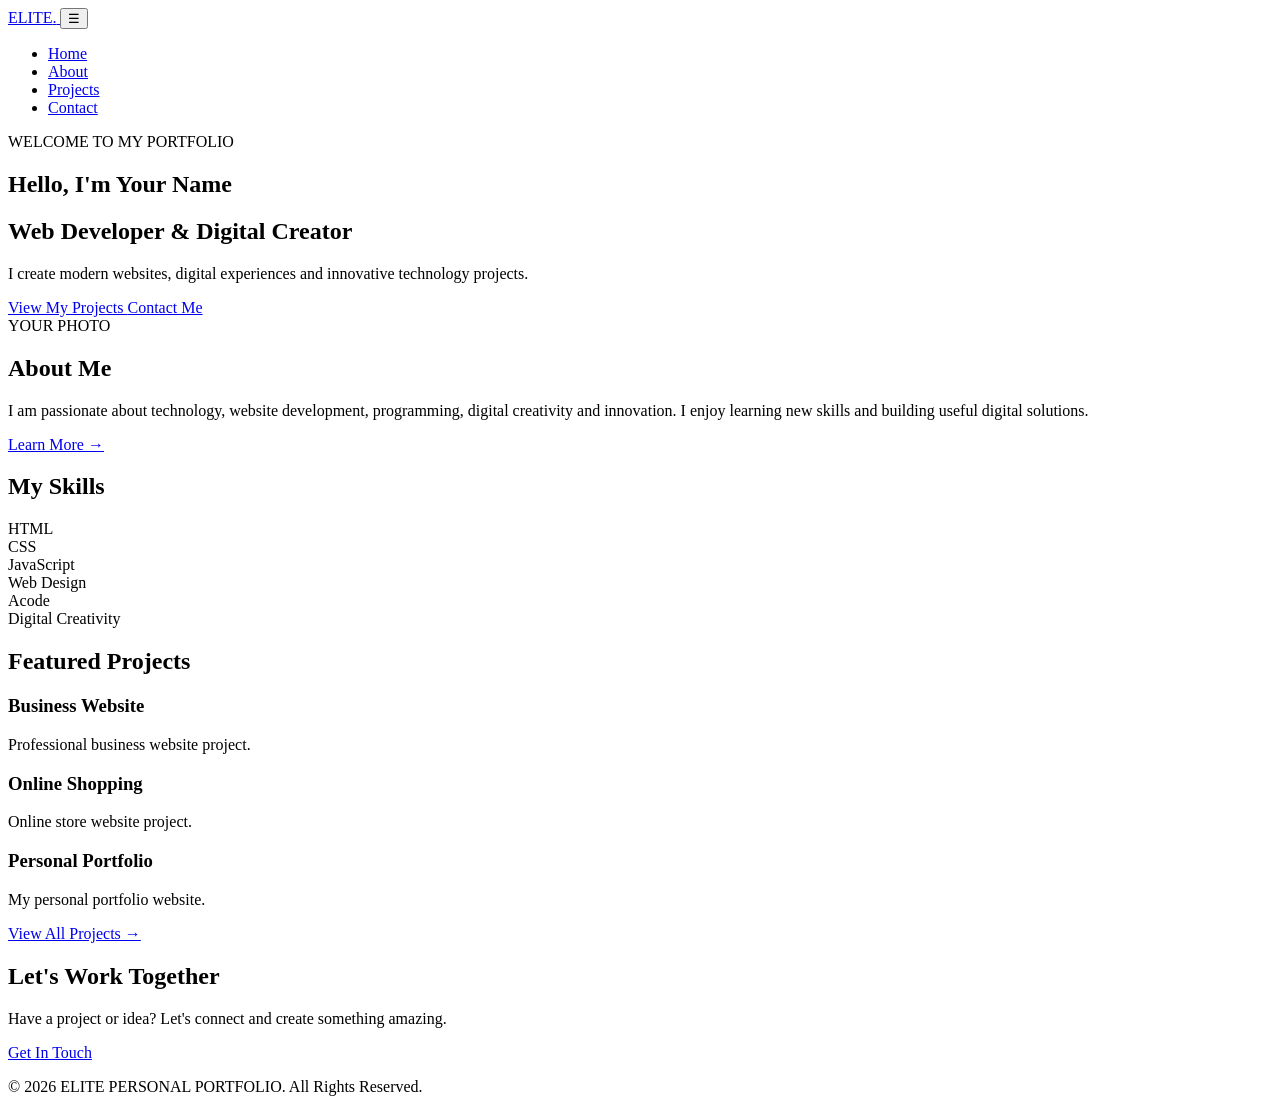
==== index.html @ cc05c86e "Add files via upload" ====
<!DOCTYPE html>
<html lang="en">

<head>
    <meta charset="UTF-8">
    <meta name="viewport" content="width=device-width, initial-scale=1.0">

    <meta name="description"
        content="Welcome to my professional personal portfolio website.">

    <title>My Portfolio | ELITE</title>

    <link rel="stylesheet" href="css/style.css">
</head>

<body>

    <!-- NAVIGATION -->
    <header class="header">

        <nav class="navbar">

            <a href="index.html" class="logo">
                ELITE<span>.</span>
            </a>

            <button class="menu-toggle" id="menuToggle">
                ☰
            </button>

            <ul class="nav-links" id="navLinks">

                <li><a href="index.html">Home</a></li>
                <li><a href="about.html">About</a></li>
                <li><a href="projects.html">Projects</a></li>
                <li><a href="contact.html">Contact</a></li>

            </ul>

        </nav>

    </header>


    <!-- HERO SECTION -->
    <section class="hero">

        <div class="hero-content">

            <p class="welcome">WELCOME TO MY PORTFOLIO</p>

            <h1>
                Hello, I'm
                <span>Your Name</span>
            </h1>

            <h2>
                Web Developer & Digital Creator
            </h2>

            <p class="hero-description">
                I create modern websites, digital experiences
                and innovative technology projects.
            </p>

            <div class="hero-buttons">

                <a href="projects.html" class="primary-button">
                    View My Projects
                </a>

                <a href="contact.html" class="secondary-button">
                    Contact Me
                </a>

            </div>

        </div>

        <div class="hero-image">

            <div class="profile-placeholder">
                YOUR PHOTO
            </div>

        </div>

    </section>


    <!-- ABOUT PREVIEW -->
    <section class="about-preview">

        <h2>About Me</h2>

        <p>
            I am passionate about technology, website development,
            programming, digital creativity and innovation.
            I enjoy learning new skills and building useful
            digital solutions.
        </p>

        <a href="about.html" class="text-link">
            Learn More →
        </a>

    </section>


    <!-- SKILLS PREVIEW -->
    <section class="skills-preview">

        <h2>My Skills</h2>

        <div class="skills-grid">

            <div class="skill-card">HTML</div>
            <div class="skill-card">CSS</div>
            <div class="skill-card">JavaScript</div>
            <div class="skill-card">Web Design</div>
            <div class="skill-card">Acode</div>
            <div class="skill-card">Digital Creativity</div>

        </div>

    </section>


    <!-- PROJECT PREVIEW -->
    <section class="projects-preview">

        <h2>Featured Projects</h2>

        <div class="project-grid">

            <div class="project-card">
                <h3>Business Website</h3>
                <p>Professional business website project.</p>
            </div>

            <div class="project-card">
                <h3>Online Shopping</h3>
                <p>Online store website project.</p>
            </div>

            <div class="project-card">
                <h3>Personal Portfolio</h3>
                <p>My personal portfolio website.</p>
            </div>

        </div>

        <a href="projects.html" class="text-link">
            View All Projects →
        </a>

    </section>


    <!-- CONTACT PREVIEW -->
    <section class="contact-preview">

        <h2>Let's Work Together</h2>

        <p>
            Have a project or idea? Let's connect and create
            something amazing.
        </p>

        <a href="contact.html" class="primary-button">
            Get In Touch
        </a>

    </section>


    <!-- FOOTER -->
    <footer class="footer">

        <p>
            © 2026 ELITE PERSONAL PORTFOLIO.
            All Rights Reserved.
        </p>

    </footer>

    <script src="js/script.js"></script>

</body>
</html>
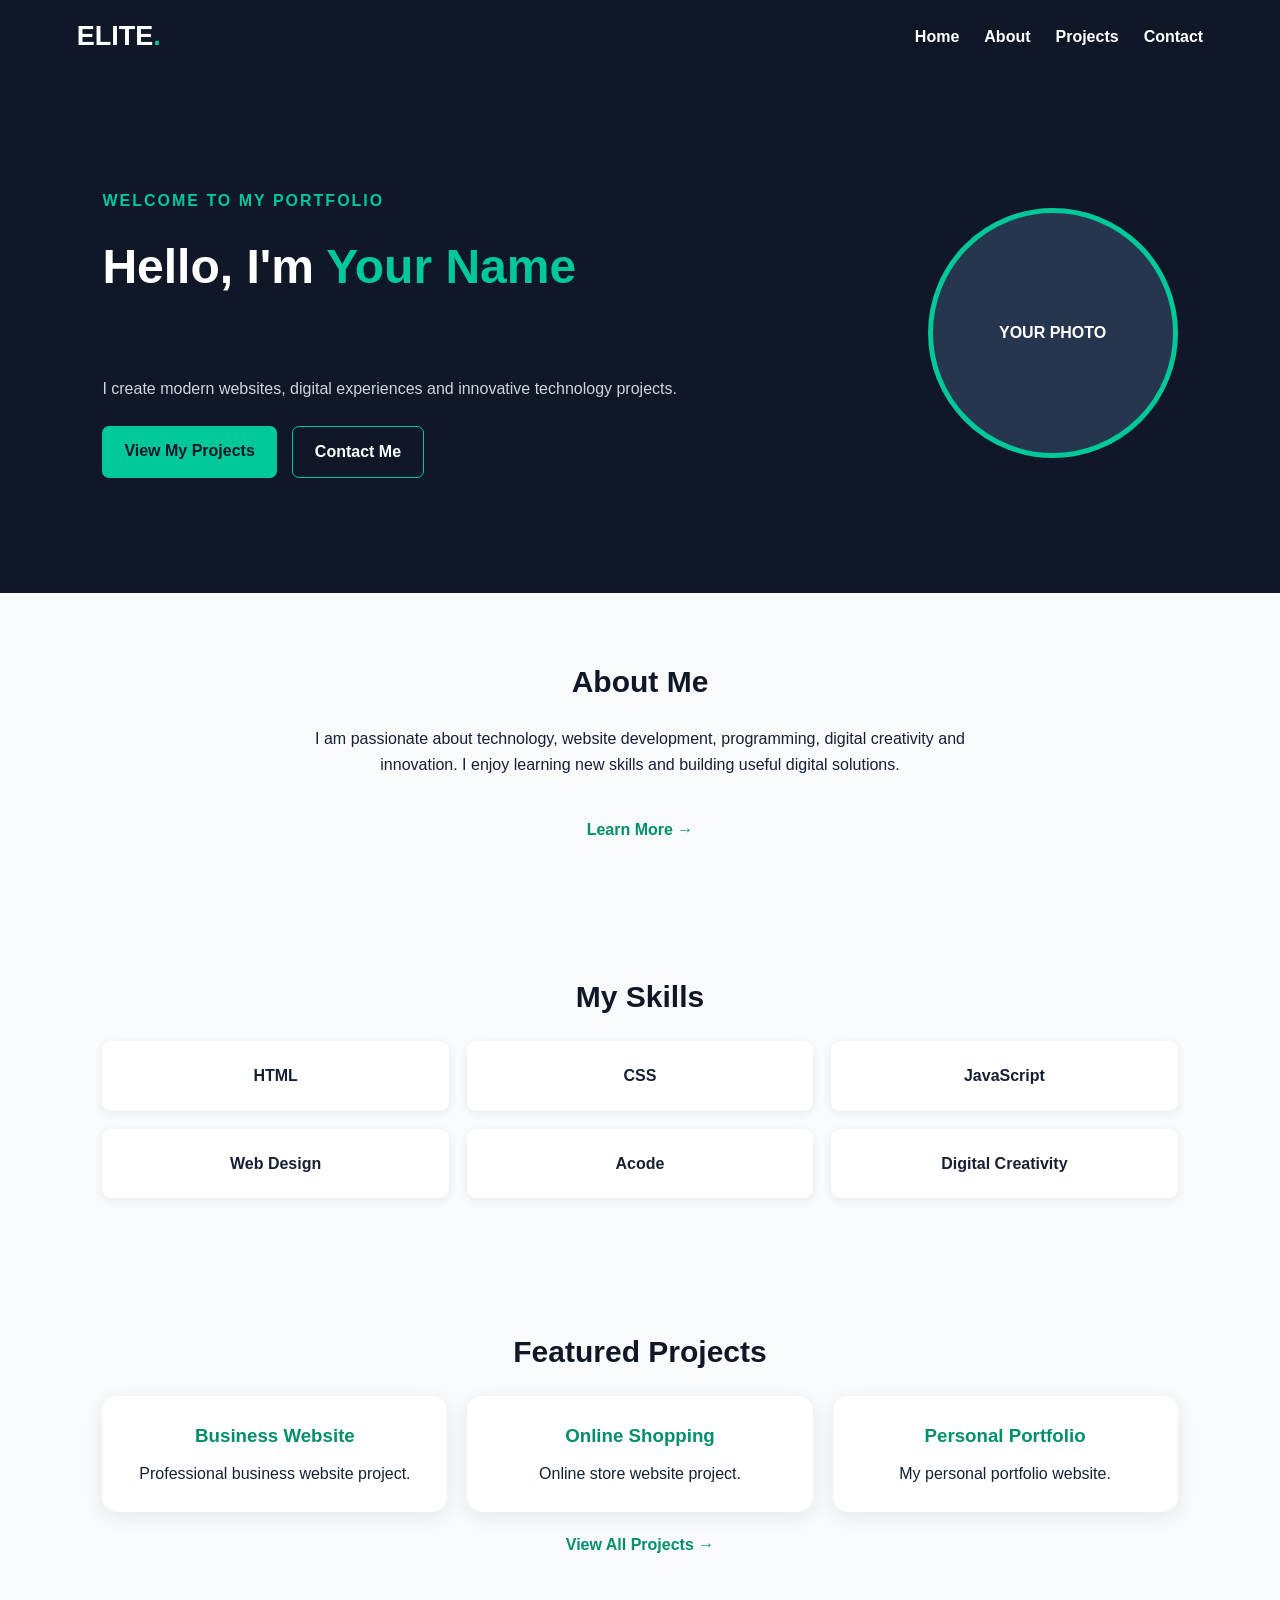
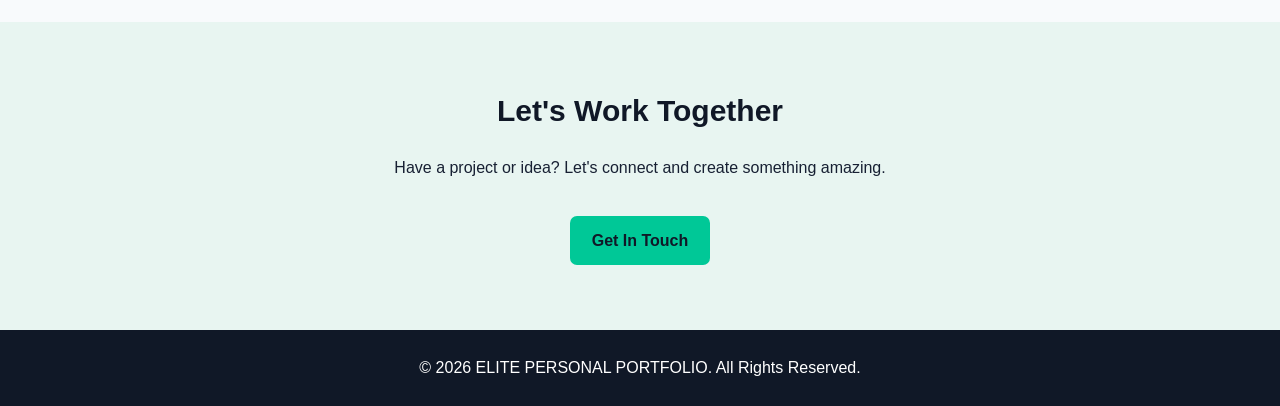
==== commit 1416316e: "Add Google site verification meta tag Added Google site verification meta tag." ====
--- a/index.html
+++ b/index.html
@@ -3,6 +3,7 @@
 <html lang="en">
 
 <head>
+    <meta name="google-site-verification" content="8waIuDpvFPuyxGvBpJihMqPhCS1IhETc9zBkpEyNsJ0" />
     <meta charset="UTF-8">
     <meta name="viewport" content="width=device-width, initial-scale=1.0">
 
--- a/css/style.css
+++ b/css/style.css
@@ -0,0 +1,586 @@
+
+/* GENERAL SETTINGS */
+
+* {
+    margin: 0;
+    padding: 0;
+    box-sizing: border-box;
+}
+
+body {
+    font-family: Arial, sans-serif;
+    background: #f8fafc;
+    color: #172033;
+    line-height: 1.6;
+}
+
+a {
+    text-decoration: none;
+}
+
+
+/* NAVIGATION */
+
+.header {
+    background: #101827;
+    padding: 15px 6%;
+}
+
+.navbar {
+    display: flex;
+    justify-content: space-between;
+    align-items: center;
+}
+
+.logo {
+    color: white;
+    font-size: 27px;
+    font-weight: bold;
+}
+
+.logo span {
+    color: #00c897;
+}
+
+.nav-links {
+    display: flex;
+    gap: 25px;
+    list-style: none;
+}
+
+.nav-links a {
+    color: white;
+    font-weight: bold;
+}
+
+.nav-links a:hover {
+    color: #00c897;
+}
+
+.menu-toggle {
+    display: none;
+    background: none;
+    color: white;
+    border: none;
+    font-size: 28px;
+}
+
+
+/* HERO */
+
+.hero {
+    min-height: 520px;
+    padding: 70px 8%;
+    background: #101827;
+    color: white;
+
+    display: flex;
+    align-items: center;
+    justify-content: space-between;
+    gap: 40px;
+}
+
+.hero-content {
+    max-width: 600px;
+}
+
+.welcome {
+    color: #00c897;
+    font-weight: bold;
+    letter-spacing: 2px;
+}
+
+.hero h1 {
+    font-size: 48px;
+    margin: 15px 0;
+}
+
+.hero h1 span {
+    color: #00c897;
+}
+
+.hero h2 {
+    font-size: 25px;
+    margin-bottom: 15px;
+}
+
+.hero-description {
+    color: #cbd5e1;
+    margin-bottom: 25px;
+}
+
+.hero-buttons {
+    display: flex;
+    flex-wrap: wrap;
+    gap: 15px;
+}
+
+.primary-button,
+.secondary-button {
+    display: inline-block;
+    padding: 12px 22px;
+    border-radius: 7px;
+    font-weight: bold;
+}
+
+.primary-button {
+    background: #00c897;
+    color: #101827;
+}
+
+.secondary-button {
+    border: 1px solid #00c897;
+    color: white;
+}
+
+.profile-placeholder {
+    width: 250px;
+    height: 250px;
+    border-radius: 50%;
+    border: 5px solid #00c897;
+    background: #26364e;
+
+    display: flex;
+    justify-content: center;
+    align-items: center;
+
+    font-weight: bold;
+    color: white;
+}
+
+
+/* SECTIONS */
+
+.about-preview,
+.skills-preview,
+.projects-preview,
+.contact-preview {
+    padding: 65px 8%;
+    text-align: center;
+}
+
+.about-preview p,
+.contact-preview p {
+    max-width: 700px;
+    margin: 20px auto;
+}
+
+section h2 {
+    font-size: 30px;
+    margin-bottom: 20px;
+    color: #101827;
+}
+
+.text-link {
+    display: inline-block;
+    margin-top: 20px;
+    color: #008f6b;
+    font-weight: bold;
+}
+
+
+/* SKILLS */
+
+.skills-grid {
+    display: grid;
+    grid-template-columns: repeat(3, 1fr);
+    gap: 18px;
+}
+
+.skill-card {
+    background: white;
+    padding: 22px;
+    border-radius: 9px;
+    box-shadow: 0 2px 10px #00000012;
+    font-weight: bold;
+}
+
+
+/* PROJECTS */
+
+.project-grid {
+    display: grid;
+    grid-template-columns: repeat(3, 1fr);
+    gap: 20px;
+}
+
+.project-card {
+    background: white;
+    padding: 25px;
+    border-radius: 10px;
+    box-shadow: 0 2px 10px #00000012;
+}
+
+.project-card h3 {
+    color: #008f6b;
+    margin-bottom: 10px;
+}
+
+
+/* CONTACT */
+
+.contact-preview {
+    background: #e8f5f1;
+}
+
+.contact-preview .primary-button {
+    margin-top: 15px;
+}
+
+
+/* FOOTER */
+
+.footer {
+    background: #101827;
+    color: white;
+    text-align: center;
+    padding: 25px;
+}
+
+
+/* MOBILE RESPONSIVE */
+
+@media (max-width: 768px) {
+
+    .menu-toggle {
+        display: block;
+    }
+
+    .nav-links {
+        display: none;
+        flex-direction: column;
+        position: absolute;
+        top: 65px;
+        left: 0;
+        width: 100%;
+        background: #101827;
+        padding: 20px;
+        z-index: 10;
+    }
+
+    .nav-links.active {
+        display: flex;
+    }
+
+    .hero {
+        flex-direction: column-reverse;
+        text-align: center;
+        padding: 50px 6%;
+    }
+
+    .hero h1 {
+        font-size: 36px;
+    }
+
+    .hero-buttons {
+        justify-content: center;
+    }
+
+    .skills-grid {
+        grid-template-columns: repeat(2, 1fr);
+    }
+
+    .project-grid {
+        grid-template-columns: 1fr;
+    }
+
+    .profile-placeholder {
+        width: 190px;
+        height: 190px;
+    }
+}
+
+@media (max-width: 400px) {
+
+    .skills-grid {
+        grid-template-columns: 1fr;
+    }
+}
+
+/* ABOUT ME PAGE */
+
+.about-page {
+    padding: 70px 8%;
+    background: #f5f7fa;
+}
+
+.about-heading {
+    text-align: center;
+    margin-bottom: 45px;
+}
+
+.section-label {
+    color: #00a77d;
+    font-weight: bold;
+    letter-spacing: 2px;
+}
+
+.about-heading h1 {
+    font-size: 38px;
+    color: #101d35;
+    margin: 10px 0;
+}
+
+.about-content {
+    display: flex;
+    align-items: center;
+    gap: 40px;
+    max-width: 1100px;
+    margin: auto;
+}
+
+.about-photo {
+    flex: 1;
+}
+
+.photo-placeholder {
+    min-height: 300px;
+    background: #dce5eb;
+    border: 3px dashed #00c897;
+    border-radius: 15px;
+    display: flex;
+    justify-content: center;
+    align-items: center;
+    color: #101d35;
+    font-weight: bold;
+}
+
+.about-text {
+    flex: 1.5;
+    line-height: 1.8;
+    color: #444;
+}
+
+.about-text h2,
+.about-text h3 {
+    color: #101d35;
+    margin-bottom: 15px;
+}
+
+.personal-details {
+    padding-left: 20px;
+}
+
+.my-goals {
+    padding: 55px 8%;
+    text-align: center;
+    background: #101d35;
+    color: white;
+}
+
+.my-goals h2 {
+    color: #00c897;
+    margin-bottom: 15px;
+}
+
+.my-goals p {
+    max-width: 700px;
+    margin: auto;
+    line-height: 1.8;
+}
+
+@media (max-width: 768px) {
+    .about-content {
+        flex-direction: column;
+    }
+
+    .about-photo,
+    .about-text {
+        width: 100%;
+    }
+
+    .about-heading h1 {
+        font-size: 30px;
+    }
+}
+
+/* PROJECTS PAGE */
+
+.projects-page {
+    padding: 70px 8%;
+    background: #f5f7fa;
+    min-height: 80vh;
+}
+
+.projects-heading {
+    text-align: center;
+    margin-bottom: 45px;
+}
+
+.projects-heading h1 {
+    color: #101d35;
+    font-size: 38px;
+    margin: 10px 0;
+}
+
+.projects-grid {
+    display: grid;
+    grid-template-columns: repeat(3, 1fr);
+    gap: 25px;
+    max-width: 1150px;
+    margin: auto;
+}
+
+.project-card {
+    background: white;
+    border-radius: 15px;
+    overflow: hidden;
+    box-shadow: 0 5px 20px rgba(0,0,0,0.08);
+    transition: transform 0.3s;
+}
+
+.project-card:hover {
+    transform: translateY(-8px);
+}
+
+.project-image {
+    height: 180px;
+    background: #101d35;
+    color: #00c897;
+    display: flex;
+    justify-content: center;
+    align-items: center;
+    font-size: 22px;
+    font-weight: bold;
+}
+
+.project-info {
+    padding: 22px;
+}
+
+.project-info h2 {
+    color: #101d35;
+    font-size: 20px;
+    margin-bottom: 12px;
+}
+
+.project-info p {
+    color: #555;
+    line-height: 1.7;
+    margin-bottom: 15px;
+}
+
+.project-info span {
+    color: #009b75;
+    font-size: 13px;
+    font-weight: bold;
+}
+
+@media (max-width: 900px) {
+    .projects-grid {
+        grid-template-columns: repeat(2, 1fr);
+    }
+}
+
+@media (max-width: 600px) {
+    .projects-grid {
+        grid-template-columns: 1fr;
+    }
+
+    .projects-heading h1 {
+        font-size: 30px;
+    }
+}
+
+/* CONTACT PAGE */
+
+.contact-page {
+    padding: 70px 8%;
+    background: #f5f7fa;
+    min-height: 80vh;
+}
+
+.contact-heading {
+    text-align: center;
+    margin-bottom: 40px;
+}
+
+.contact-heading h1 {
+    color: #101d35;
+    font-size: 38px;
+    margin: 10px 0;
+}
+
+.contact-container {
+    display: grid;
+    grid-template-columns: 1fr 1.5fr;
+    gap: 30px;
+    max-width: 1100px;
+    margin: auto;
+}
+
+.contact-info,
+.contact-form {
+    background: white;
+    padding: 30px;
+    border-radius: 15px;
+    box-shadow: 0 5px 20px rgba(0,0,0,0.06);
+}
+
+.contact-info h2,
+.contact-form h2 {
+    color: #101d35;
+    margin-bottom: 20px;
+}
+
+.contact-info p {
+    color: #555;
+    line-height: 1.7;
+}
+
+.contact-item {
+    margin-top: 25px;
+}
+
+.contact-item h3 {
+    color: #00a77d;
+    margin-bottom: 5px;
+}
+
+.contact-form label {
+    display: block;
+    margin: 15px 0 7px;
+    color: #101d35;
+    font-weight: bold;
+}
+
+.contact-form input,
+.contact-form textarea {
+    width: 100%;
+    padding: 13px;
+    border: 1px solid #ccc;
+    border-radius: 8px;
+    font-size: 15px;
+    font-family: inherit;
+}
+
+.contact-form textarea {
+    resize: vertical;
+}
+
+.contact-button {
+    width: 100%;
+    padding: 14px;
+    margin-top: 20px;
+    background: #00a77d;
+    color: white;
+    border: none;
+    border-radius: 8px;
+    font-size: 16px;
+    font-weight: bold;
+    cursor: pointer;
+}
+
+.contact-button:hover {
+    background: #008d69;
+}
+
+@media (max-width: 768px) {
+    .contact-container {
+        grid-template-columns: 1fr;
+    }
+
+    .contact-heading h1 {
+        font-size: 30px;
+    }
+}
